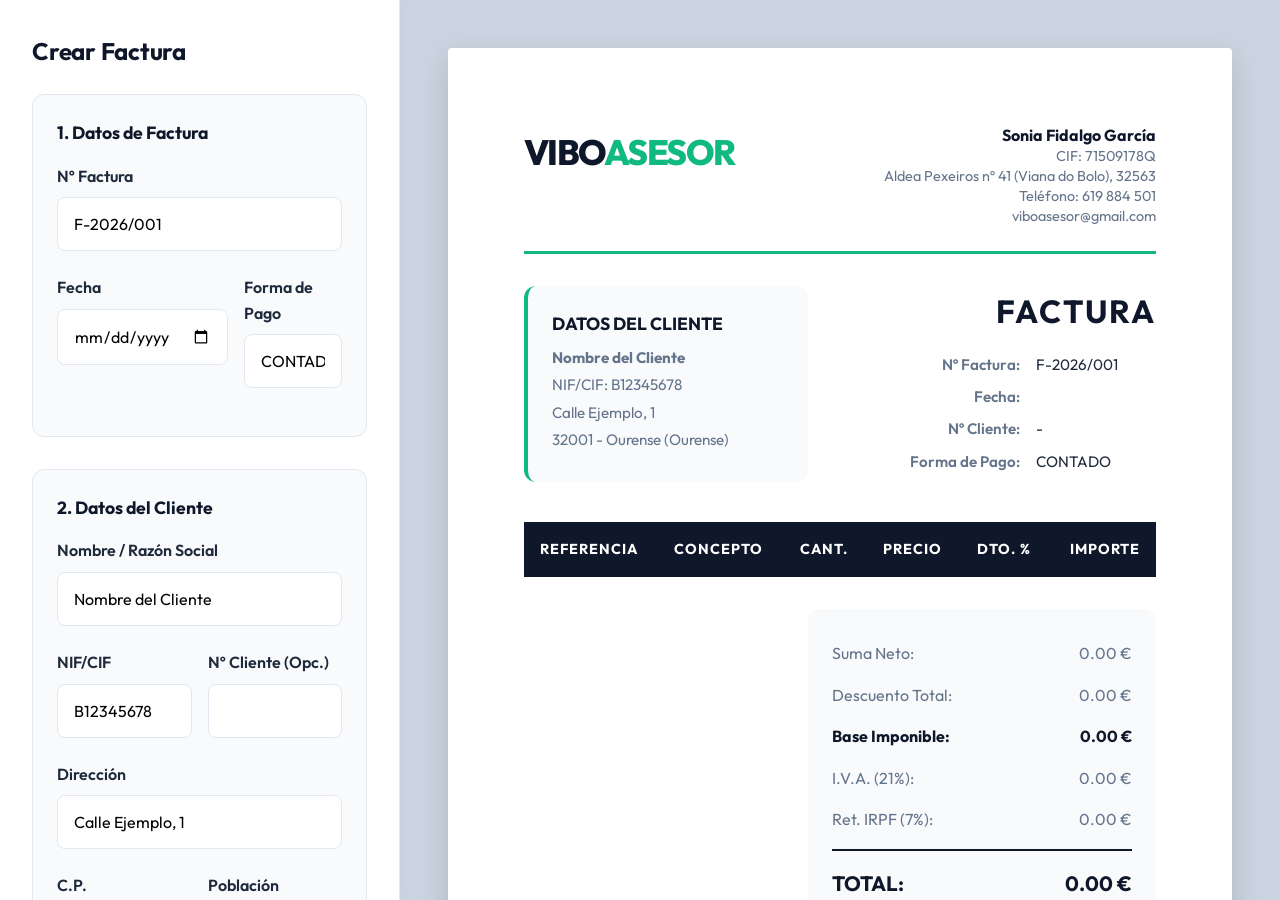
==== factura.html @ 9063f27e "Añadir generador de facturas interactivo" ====
<!DOCTYPE html>
<html lang="es">
<head>
    <meta charset="UTF-8">
    <meta name="viewport" content="width=device-width, initial-scale=1.0">
    <title>Generador de Facturas | VIBOASESOR</title>
    <link rel="preconnect" href="https://fonts.googleapis.com">
    <link rel="preconnect" href="https://fonts.gstatic.com" crossorigin>
    <link href="https://fonts.googleapis.com/css2?family=Outfit:wght@300;400;600;700&display=swap" rel="stylesheet">
    <link rel="stylesheet" href="style.css">
    <style>
        /* Specific styles for the invoice app */
        body {
            background-color: var(--bg-light);
            display: flex;
            min-height: 100vh;
        }
        
        .app-container {
            display: flex;
            width: 100%;
            height: 100vh;
            overflow: hidden;
        }

        .controls-panel {
            width: 400px;
            background: var(--white);
            padding: 2rem;
            overflow-y: auto;
            border-right: 1px solid #E2E8F0;
            box-shadow: 5px 0 15px rgba(0,0,0,0.02);
            z-index: 10;
        }

        .controls-panel h2 {
            font-size: 1.5rem;
            margin-bottom: 1.5rem;
            color: var(--primary);
        }

        .form-section {
            margin-bottom: 2rem;
            background: #F8FAFC;
            padding: 1.5rem;
            border-radius: 12px;
            border: 1px solid #E2E8F0;
        }
        
        .form-section h3 {
            font-size: 1.1rem;
            margin-bottom: 1rem;
            color: var(--primary);
        }

        .preview-panel {
            flex: 1;
            background-color: #cbd5e1;
            padding: 3rem;
            overflow-y: auto;
            display: flex;
            justify-content: center;
            align-items: flex-start;
        }

        /* Invoice Paper Style */
        .invoice-paper {
            width: 210mm;
            min-height: 297mm;
            background: white;
            padding: 20mm;
            box-shadow: 0 10px 30px rgba(0,0,0,0.15);
            border-radius: 4px;
            position: relative;
        }

        .invoice-header {
            display: flex;
            justify-content: space-between;
            border-bottom: 3px solid var(--accent);
            padding-bottom: 1.5rem;
            margin-bottom: 2rem;
        }

        .invoice-logo {
            font-size: 2.2rem;
            font-weight: 800;
            letter-spacing: -1.5px;
            color: var(--primary);
        }
        
        .invoice-logo span { color: var(--accent); }
        
        .company-details {
            text-align: right;
            font-size: 0.9rem;
            color: var(--text-muted);
            line-height: 1.4;
        }
        
        .company-details strong {
            color: var(--primary);
            font-size: 1rem;
        }

        .invoice-meta {
            display: flex;
            justify-content: space-between;
            margin-bottom: 2.5rem;
        }

        .client-info {
            width: 45%;
            background: var(--bg-light);
            padding: 1.5rem;
            border-radius: 12px;
            border-left: 4px solid var(--accent);
        }

        .client-info h4 {
            color: var(--primary);
            margin-bottom: 0.5rem;
            font-size: 1.1rem;
        }

        .client-info p {
            font-size: 0.95rem;
            color: var(--text-muted);
            margin: 0.2rem 0;
        }

        .invoice-details {
            width: 45%;
            text-align: right;
        }
        
        .invoice-details h2 {
            font-size: 2rem;
            color: var(--primary);
            margin-bottom: 1rem;
            text-transform: uppercase;
            letter-spacing: 2px;
        }

        .info-row {
            display: flex;
            justify-content: flex-end;
            gap: 1rem;
            margin-bottom: 0.5rem;
            font-size: 0.95rem;
        }

        .info-label {
            color: var(--text-muted);
            font-weight: 600;
        }

        .info-value {
            color: var(--text-main);
            min-width: 120px;
            text-align: left;
        }

        .invoice-table {
            width: 100%;
            border-collapse: collapse;
            margin-bottom: 2rem;
        }

        .invoice-table th {
            background: var(--primary);
            color: white;
            padding: 1rem;
            text-align: left;
            font-size: 0.9rem;
            text-transform: uppercase;
            letter-spacing: 1px;
        }

        .invoice-table th:last-child {
            text-align: right;
        }

        .invoice-table td {
            padding: 1rem;
            border-bottom: 1px solid #E2E8F0;
            color: var(--text-main);
            font-size: 0.95rem;
        }

        .invoice-table td:last-child {
            text-align: right;
            font-weight: 600;
        }

        .invoice-summary {
            width: 55%;
            margin-left: auto;
            background: var(--bg-light);
            padding: 1.5rem;
            border-radius: 12px;
        }

        .summary-row {
            display: flex;
            justify-content: space-between;
            padding: 0.5rem 0;
            color: var(--text-muted);
        }

        .summary-row.total {
            border-top: 2px solid var(--primary);
            margin-top: 0.5rem;
            padding-top: 1rem;
            font-size: 1.3rem;
            font-weight: 700;
            color: var(--primary);
        }

        .invoice-footer {
            margin-top: 4rem;
            padding-top: 2rem;
            border-top: 1px solid #E2E8F0;
            font-size: 0.75rem;
            color: var(--text-muted);
            text-align: justify;
            line-height: 1.5;
        }

        .add-row-btn {
            background: none;
            border: 2px dashed var(--accent);
            color: var(--accent);
            padding: 0.75rem 1rem;
            border-radius: 8px;
            cursor: pointer;
            width: 100%;
            font-weight: 600;
            margin-top: 1rem;
            transition: all 0.3s;
        }

        .add-row-btn:hover {
            background: rgba(16, 185, 129, 0.1);
        }

        .print-btn {
            width: 100%;
            margin-top: 2rem;
            font-size: 1rem;
        }

        /* Form Grid */
        .grid-2 {
            display: grid;
            grid-template-columns: 1fr 1fr;
            gap: 1rem;
        }

        .concept-row {
            background: white;
            padding: 1rem;
            border: 1px solid #E2E8F0;
            border-radius: 8px;
            margin-bottom: 1rem;
            position: relative;
        }

        .remove-row {
            position: absolute;
            top: -10px;
            right: -10px;
            background: #ef4444;
            color: white;
            border: none;
            width: 24px;
            height: 24px;
            border-radius: 50%;
            cursor: pointer;
            display: flex;
            align-items: center;
            justify-content: center;
            font-size: 12px;
            box-shadow: 0 2px 5px rgba(0,0,0,0.1);
        }

        @media print {
            body {
                background: white;
            }
            .controls-panel {
                display: none;
            }
            .preview-panel {
                padding: 0;
                background: white;
            }
            .invoice-paper {
                box-shadow: none;
                width: 100%;
                padding: 0;
            }
            .app-container {
                height: auto;
                overflow: visible;
                display: block;
            }
            /* Hide print button if somehow visible */
            .print-btn { display: none; }
        }
    </style>
</head>
<body>

    <div class="app-container">
        <!-- Controls Panel -->
        <div class="controls-panel">
            <h2>Crear Factura</h2>
            
            <div class="form-section">
                <h3>1. Datos de Factura</h3>
                <div class="form-group">
                    <label>Nº Factura</label>
                    <input type="text" id="inv-num" value="F-2026/001" oninput="updateInvoice()">
                </div>
                <div class="grid-2">
                    <div class="form-group">
                        <label>Fecha</label>
                        <input type="date" id="inv-date" oninput="updateInvoice()">
                    </div>
                    <div class="form-group">
                        <label>Forma de Pago</label>
                        <input type="text" id="inv-payment" value="CONTADO" oninput="updateInvoice()">
                    </div>
                </div>
            </div>

            <div class="form-section">
                <h3>2. Datos del Cliente</h3>
                <div class="form-group">
                    <label>Nombre / Razón Social</label>
                    <input type="text" id="cli-name" value="Nombre del Cliente" oninput="updateInvoice()">
                </div>
                <div class="grid-2">
                    <div class="form-group">
                        <label>NIF/CIF</label>
                        <input type="text" id="cli-nif" value="B12345678" oninput="updateInvoice()">
                    </div>
                    <div class="form-group">
                        <label>Nº Cliente (Opc.)</label>
                        <input type="text" id="cli-num" oninput="updateInvoice()">
                    </div>
                </div>
                <div class="form-group">
                    <label>Dirección</label>
                    <input type="text" id="cli-address" value="Calle Ejemplo, 1" oninput="updateInvoice()">
                </div>
                <div class="grid-2">
                    <div class="form-group">
                        <label>C.P.</label>
                        <input type="text" id="cli-cp" value="32001" oninput="updateInvoice()">
                    </div>
                    <div class="form-group">
                        <label>Población</label>
                        <input type="text" id="cli-city" value="Ourense" oninput="updateInvoice()">
                    </div>
                </div>
                <div class="form-group">
                    <label>Provincia</label>
                    <input type="text" id="cli-prov" value="Ourense" oninput="updateInvoice()">
                </div>
            </div>

            <div class="form-section">
                <h3>3. Conceptos</h3>
                <div id="concepts-container">
                    <!-- Concept rows will be added here -->
                </div>
                <button class="add-row-btn" onclick="addConceptRow()">+ Añadir Concepto</button>
            </div>

            <div class="form-section">
                <h3>4. Impuestos</h3>
                <div class="grid-2">
                    <div class="form-group">
                        <label>I.V.A. (%)</label>
                        <input type="number" id="tax-iva" value="21" oninput="updateInvoice()">
                    </div>
                    <div class="form-group">
                        <label>Ret. IRPF (%)</label>
                        <input type="number" id="tax-irpf" value="7" oninput="updateInvoice()">
                    </div>
                </div>
            </div>

            <button class="btn-primary print-btn" onclick="window.print()">Imprimir / Guardar PDF</button>
        </div>

        <!-- Preview Panel -->
        <div class="preview-panel">
            <div class="invoice-paper" id="invoice">
                <div class="invoice-header">
                    <div class="invoice-logo">VIBO<span>ASESOR</span></div>
                    <div class="company-details">
                        <strong>Sonia Fidalgo García</strong><br>
                        CIF: 71509178Q<br>
                        Aldea Pexeiros nº 41 (Viana do Bolo), 32563<br>
                        Teléfono: 619 884 501<br>
                        viboasesor@gmail.com
                    </div>
                </div>

                <div class="invoice-meta">
                    <div class="client-info">
                        <h4>DATOS DEL CLIENTE</h4>
                        <p><strong id="out-cli-name">Nombre del Cliente</strong></p>
                        <p>NIF/CIF: <span id="out-cli-nif">B12345678</span></p>
                        <p id="out-cli-address">Calle Ejemplo, 1</p>
                        <p><span id="out-cli-cp">32001</span> - <span id="out-cli-city">Ourense</span> (<span id="out-cli-prov">Ourense</span>)</p>
                    </div>
                    <div class="invoice-details">
                        <h2>FACTURA</h2>
                        <div class="info-row">
                            <span class="info-label">Nº Factura:</span>
                            <span class="info-value" id="out-inv-num">F-2026/001</span>
                        </div>
                        <div class="info-row">
                            <span class="info-label">Fecha:</span>
                            <span class="info-value" id="out-inv-date"></span>
                        </div>
                        <div class="info-row">
                            <span class="info-label">Nº Cliente:</span>
                            <span class="info-value" id="out-cli-num">-</span>
                        </div>
                        <div class="info-row">
                            <span class="info-label">Forma de Pago:</span>
                            <span class="info-value" id="out-inv-payment">CONTADO</span>
                        </div>
                    </div>
                </div>

                <table class="invoice-table">
                    <thead>
                        <tr>
                            <th>Referencia</th>
                            <th>Concepto</th>
                            <th>Cant.</th>
                            <th>Precio</th>
                            <th>Dto. %</th>
                            <th>Importe</th>
                        </tr>
                    </thead>
                    <tbody id="out-concepts">
                        <!-- Rows -->
                    </tbody>
                </table>

                <div class="invoice-summary">
                    <div class="summary-row">
                        <span>Suma Neto:</span>
                        <span id="out-subtotal">0.00 €</span>
                    </div>
                    <div class="summary-row">
                        <span>Descuento Total:</span>
                        <span id="out-discount">0.00 €</span>
                    </div>
                    <div class="summary-row">
                        <strong style="color:var(--primary)">Base Imponible:</strong>
                        <strong style="color:var(--primary)" id="out-base">0.00 €</strong>
                    </div>
                    <div class="summary-row">
                        <span>I.V.A. (<span id="out-iva-perc">21</span>%):</span>
                        <span id="out-iva-val">0.00 €</span>
                    </div>
                    <div class="summary-row">
                        <span>Ret. IRPF (<span id="out-irpf-perc">7</span>%):</span>
                        <span id="out-irpf-val">0.00 €</span>
                    </div>
                    <div class="summary-row total">
                        <span>TOTAL:</span>
                        <span id="out-total">0.00 €</span>
                    </div>
                </div>

                <div class="invoice-footer">
                    En vista del cumplimiento de la normativa europea 2016/679 sobre Protección de Datos (RGPD) le informamos que el tratamiento de los datos proporcionados por Ud. será responsabilidad de Sonia Fidalgo García con el objetivo de la gestión de facturación, y que además se compromete a no ceder o comunicar la información a terceros. Puede ejercer sus derechos de acceso, rectificación, cancelación o supresión del tratamiento a través del correo electrónico: viboasesor@gmail.com
                </div>
            </div>
        </div>
    </div>

    <script>
        let concepts = [
            { ref: '', name: 'Comisiones de venta', qty: 1, price: 1200, dto: 0 }
        ];

        function init() {
            document.getElementById('inv-date').valueAsDate = new Date();
            renderConceptsForm();
            updateInvoice();
        }

        function renderConceptsForm() {
            const container = document.getElementById('concepts-container');
            container.innerHTML = '';
            
            concepts.forEach((c, i) => {
                const div = document.createElement('div');
                div.className = 'concept-row';
                div.innerHTML = `
                    <button class="remove-row" onclick="removeConcept(${i})" title="Eliminar">✕</button>
                    <div class="form-group" style="margin-bottom:0.5rem">
                        <label>Concepto</label>
                        <input type="text" placeholder="Ej: Comisiones..." value="${c.name}" oninput="updateConcept(${i}, 'name', this.value)">
                    </div>
                    <div class="grid-2">
                        <div class="form-group" style="margin-bottom:0">
                            <label>Ref.</label>
                            <input type="text" placeholder="Referencia" value="${c.ref}" oninput="updateConcept(${i}, 'ref', this.value)">
                        </div>
                        <div class="form-group" style="margin-bottom:0">
                            <label>Cantidad</label>
                            <input type="number" step="0.01" value="${c.qty}" oninput="updateConcept(${i}, 'qty', this.value)">
                        </div>
                    </div>
                    <div class="grid-2" style="margin-top:0.5rem">
                        <div class="form-group" style="margin-bottom:0">
                            <label>Precio (€)</label>
                            <input type="number" step="0.01" value="${c.price}" oninput="updateConcept(${i}, 'price', this.value)">
                        </div>
                        <div class="form-group" style="margin-bottom:0">
                            <label>Dto. (%)</label>
                            <input type="number" step="0.01" value="${c.dto}" oninput="updateConcept(${i}, 'dto', this.value)">
                        </div>
                    </div>
                `;
                container.appendChild(div);
            });
        }

        function addConceptRow() {
            concepts.push({ ref: '', name: '', qty: 1, price: 0, dto: 0 });
            renderConceptsForm();
            updateInvoice();
        }

        function removeConcept(index) {
            concepts.splice(index, 1);
            renderConceptsForm();
            updateInvoice();
        }

        function updateConcept(index, field, value) {
            concepts[index][field] = field === 'name' || field === 'ref' ? value : parseFloat(value) || 0;
            updateInvoice();
        }

        function formatCurrency(val) {
            return new Intl.NumberFormat('es-ES', { style: 'currency', currency: 'EUR' }).format(val);
        }

        function formatDate(dateStr) {
            if (!dateStr) return '';
            const d = new Date(dateStr);
            return d.toLocaleDateString('es-ES');
        }

        function updateInvoice() {
            // Update Text Fields
            document.getElementById('out-inv-num').innerText = document.getElementById('inv-num').value;
            document.getElementById('out-inv-date').innerText = formatDate(document.getElementById('inv-date').value);
            
            const clientNum = document.getElementById('cli-num').value;
            document.getElementById('out-cli-num').innerText = clientNum ? clientNum : '-';
            
            document.getElementById('out-inv-payment').innerText = document.getElementById('inv-payment').value;
            
            document.getElementById('out-cli-name').innerText = document.getElementById('cli-name').value || '-';
            document.getElementById('out-cli-nif').innerText = document.getElementById('cli-nif').value || '-';
            document.getElementById('out-cli-address').innerText = document.getElementById('cli-address').value || '-';
            document.getElementById('out-cli-cp').innerText = document.getElementById('cli-cp').value || '-';
            document.getElementById('out-cli-city').innerText = document.getElementById('cli-city').value || '-';
            document.getElementById('out-cli-prov').innerText = document.getElementById('cli-prov').value || '-';

            // Taxes
            const ivaPerc = parseFloat(document.getElementById('tax-iva').value) || 0;
            const irpfPerc = parseFloat(document.getElementById('tax-irpf').value) || 0;
            document.getElementById('out-iva-perc').innerText = ivaPerc;
            document.getElementById('out-irpf-perc').innerText = irpfPerc;

            // Concepts & Math
            let subtotal = 0;
            let totalDiscount = 0;
            
            const tbody = document.getElementById('out-concepts');
            tbody.innerHTML = '';

            concepts.forEach(c => {
                const rowBase = c.qty * c.price;
                const rowDto = rowBase * (c.dto / 100);
                const rowTotal = rowBase - rowDto;
                
                subtotal += rowBase;
                totalDiscount += rowDto;

                tbody.innerHTML += \`
                    <tr>
                        <td>\${c.ref}</td>
                        <td>\${c.name}</td>
                        <td>\${c.qty}</td>
                        <td>\${formatCurrency(c.price)}</td>
                        <td>\${c.dto}%</td>
                        <td>\${formatCurrency(rowTotal)}</td>
                    </tr>
                \`;
            });

            const baseImponible = subtotal - totalDiscount;
            const ivaVal = baseImponible * (ivaPerc / 100);
            const irpfVal = baseImponible * (irpfPerc / 100);
            const total = baseImponible + ivaVal - irpfVal;

            document.getElementById('out-subtotal').innerText = formatCurrency(subtotal);
            document.getElementById('out-discount').innerText = formatCurrency(totalDiscount);
            document.getElementById('out-base').innerText = formatCurrency(baseImponible);
            document.getElementById('out-iva-val').innerText = formatCurrency(ivaVal);
            document.getElementById('out-irpf-val').innerText = formatCurrency(irpfVal);
            document.getElementById('out-total').innerText = formatCurrency(total);
        }

        // Initialize
        window.onload = init;
    </script>
</body>
</html>
---- style.css ----
:root {
    /* Colors */
    --primary: #0F172A;
    --accent: #10B981;
    --accent-glow: rgba(16, 185, 129, 0.4);
    --accent-hover: #059669;
    --secondary: #38BDF8;
    --bg-light: #F8FAFC;
    --text-main: #1E293B;
    --text-muted: #64748B;
    --white: #FFFFFF;
    --glass: rgba(255, 255, 255, 0.7);
    --glass-border: rgba(255, 255, 255, 0.4);
    
    /* Layout */
    --container-width: 1240px;
    --border-radius: 24px;
    --shadow-soft: 0 10px 40px rgba(0, 0, 0, 0.04);
    --shadow-premium: 0 20px 60px rgba(15, 23, 42, 0.08);
}

* {
    margin: 0;
    padding: 0;
    box-sizing: border-box;
}

html {
    scroll-behavior: smooth;
}

body {
    font-family: 'Outfit', sans-serif;
    color: var(--text-main);
    line-height: 1.6;
    background-color: var(--bg-light);
    overflow-x: hidden;
}

.container {
    max-width: var(--container-width);
    margin: 0 auto;
    padding: 0 1.5rem;
}

/* Typography */
h1 {
    font-size: clamp(2.5rem, 5vw, 4rem);
    font-weight: 700;
    line-height: 1.1;
    color: var(--primary);
    margin-bottom: 1.5rem;
    letter-spacing: -0.02em;
}

h2 {
    font-size: clamp(2rem, 4vw, 2.8rem);
    font-weight: 700;
    color: var(--primary);
    letter-spacing: -0.01em;
}

.highlight {
    background: linear-gradient(120deg, var(--accent) 0%, #34D399 100%);
    -webkit-background-clip: text;
    -webkit-text-fill-color: transparent;
}

/* Glassmorphism utility */
.glass-card {
    background: var(--glass);
    backdrop-filter: blur(12px);
    -webkit-backdrop-filter: blur(12px);
    border: 1px solid var(--glass-border);
    border-radius: var(--border-radius);
}

/* Buttons */
.btn-primary {
    display: inline-flex;
    align-items: center;
    justify-content: center;
    background-color: var(--accent);
    color: var(--white);
    padding: 1.25rem 2.5rem;
    border-radius: 100px;
    font-weight: 600;
    text-decoration: none;
    transition: all 0.4s cubic-bezier(0.175, 0.885, 0.32, 1.275);
    border: none;
    cursor: pointer;
    box-shadow: 0 8px 25px var(--accent-glow);
}

.btn-primary:hover {
    background-color: var(--accent-hover);
    transform: translateY(-4px) scale(1.02);
    box-shadow: 0 12px 30px var(--accent-glow);
}

.btn-secondary {
    display: inline-flex;
    align-items: center;
    justify-content: center;
    background: transparent;
    color: var(--primary);
    padding: 1.25rem 2.5rem;
    border-radius: 100px;
    font-weight: 600;
    text-decoration: none;
    border: 2px solid #E2E8F0;
    transition: all 0.3s ease;
}

.btn-secondary:hover {
    border-color: var(--primary);
    background-color: var(--primary);
    color: var(--white);
}

/* Floating WhatsApp Button */
.whatsapp-float {
    position: fixed;
    bottom: 30px;
    right: 30px;
    width: 60px;
    height: 60px;
    background-color: #25D366;
    color: white;
    border-radius: 50%;
    display: flex;
    align-items: center;
    justify-content: center;
    box-shadow: 0 10px 30px rgba(37, 211, 102, 0.4);
    z-index: 1000;
    transition: all 0.3s ease;
    text-decoration: none;
    opacity: 0;
    transform: translateY(100px);
}

.whatsapp-float.visible {
    opacity: 1;
    transform: translateY(0);
}

.whatsapp-float:hover {
    transform: scale(1.1) rotate(5deg);
}

/* Header & Nav */
header {
    background-color: rgba(255, 255, 255, 0.7);
    backdrop-filter: blur(15px);
    -webkit-backdrop-filter: blur(15px);
    padding: 1.25rem 0;
    position: sticky;
    top: 0;
    z-index: 1000;
    border-bottom: 1px solid rgba(0, 0, 0, 0.03);
}

nav {
    display: flex;
    justify-content: space-between;
    align-items: center;
}

.logo {
    font-size: 1.6rem;
    font-weight: 800;
    letter-spacing: -1.5px;
    color: var(--primary);
}

.logo span { color: var(--accent); }

.nav-links {
    list-style: none;
    display: flex;
    gap: 2.5rem;
    align-items: center;
}

.nav-links a:not(.btn-primary) {
    text-decoration: none;
    color: var(--text-main);
    font-weight: 600;
    font-size: 0.95rem;
    position: relative;
}

.nav-links a:not(.btn-primary)::after {
    content: '';
    position: absolute;
    width: 0;
    height: 2px;
    bottom: -4px;
    left: 0;
    background-color: var(--accent);
    transition: width 0.3s;
}

.nav-links a:hover::after { width: 100%; }

/* Hero Section */
.hero {
    display: grid;
    grid-template-columns: 1.1fr 0.9fr;
    align-items: center;
    gap: 5rem;
    padding: 8rem 0;
}

.hero-content p {
    font-size: 1.25rem;
    color: var(--text-muted);
    margin-bottom: 3rem;
    max-width: 600px;
}

.hero-image { position: relative; }

.hero-image img {
    width: 100%;
    border-radius: var(--border-radius);
    box-shadow: var(--shadow-premium);
}

.experience-badge {
    position: absolute;
    bottom: 30px;
    left: -40px;
    background: var(--white);
    padding: 1.75rem;
    border-radius: 20px;
    box-shadow: 0 15px 50px rgba(0,0,0,0.1);
    display: flex;
    align-items: center;
    gap: 1.25rem;
    border-left: 6px solid var(--accent);
    animation: floating 3s ease-in-out infinite;
}

@keyframes floating {
    0%, 100% { transform: translateY(0); }
    50% { transform: translateY(-10px); }
}

/* Trust Bar / Logos */
.trust-bar {
    padding: 4rem 0;
    background: #fff;
    text-align: center;
    border-top: 1px solid #f1f5f9;
}

.trust-bar p {
    font-size: 0.9rem;
    text-transform: uppercase;
    letter-spacing: 2px;
    color: var(--text-muted);
    margin-bottom: 2rem;
    font-weight: 700;
}

.logos-grid {
    display: flex;
    justify-content: center;
    align-items: center;
    gap: 4rem;
    flex-wrap: wrap;
    opacity: 0.6;
    filter: grayscale(1);
    transition: all 0.3s;
}

.logos-grid:hover { opacity: 1; filter: grayscale(0); }

/* Services */
.services { padding: 10rem 0; }

.section-header {
    text-align: center;
    max-width: 700px;
    margin: 0 auto 5rem;
}

.service-grid {
    display: grid;
    grid-template-columns: repeat(auto-fit, minmax(280px, 1fr));
    gap: 2.5rem;
}

.service-card {
    padding: 3.5rem 2.5rem;
    transition: all 0.4s cubic-bezier(0.4, 0, 0.2, 1);
}

.service-card:hover {
    transform: translateY(-12px);
    box-shadow: var(--shadow-premium);
    background: var(--white);
}

.service-icon {
    width: 100px;
    height: 100px;
    margin-bottom: 2rem;
    border-radius: 20px;
    overflow: hidden;
}

/* FAQ Section */
.faq-section { background: #fff; padding: 10rem 0; }

.faq-grid { max-width: 800px; margin: 4rem auto 0; }

.faq-item {
    border-bottom: 1px solid #f1f5f9;
    padding: 1.5rem 0;
}

.faq-question {
    font-size: 1.2rem;
    font-weight: 600;
    cursor: pointer;
    display: flex;
    justify-content: space-between;
    align-items: center;
}

.faq-answer {
    max-height: 0;
    overflow: hidden;
    transition: max-height 0.3s ease-out;
    color: var(--text-muted);
}

.faq-item.active .faq-answer {
    max-height: 200px;
    margin-top: 1rem;
}

/* Contact Hook */
.consultation-badge {
    display: inline-block;
    background: rgba(16, 185, 129, 0.1);
    color: var(--accent);
    padding: 0.5rem 1rem;
    border-radius: 8px;
    font-weight: 700;
    font-size: 0.85rem;
    margin-bottom: 1.5rem;
}

/* Contact Section */
.contact-section {
    padding: 8rem 2rem;
}

.contact-card {
    background: var(--white);
    border-radius: var(--border-radius);
    display: grid;
    grid-template-columns: 1fr 1fr;
    overflow: hidden;
    box-shadow: var(--shadow-premium);
}

.contact-info {
    background-color: #F1F5F9;
    padding: 4rem;
    display: flex;
    flex-direction: column;
    justify-content: center;
}

.contact-details {
    margin-top: 2rem;
}

.detail-item {
    display: flex;
    align-items: center;
    gap: 1rem;
    margin-bottom: 1.5rem;
}

.dot {
    width: 12px;
    height: 12px;
    background-color: var(--accent);
    border-radius: 50%;
}

.contact-form {
    padding: 4rem;
}

.form-group {
    margin-bottom: 1.5rem;
}

.form-group label {
    display: block;
    margin-bottom: 0.5rem;
    font-weight: 600;
}

.form-group input, 
.form-group select, 
.form-group textarea {
    width: 100%;
    padding: 1rem;
    border: 1px solid #E2E8F0;
    border-radius: 8px;
    font-family: inherit;
    font-size: 1rem;
    transition: border-color 0.3s;
}

.form-group input:focus, 
.form-group select:focus, 
.form-group textarea:focus {
    outline: none;
    border-color: var(--accent);
}

.form-status {
    margin-top: 1rem;
    font-weight: 600;
}

/* Footer & Repsonsive */
footer {
    background-color: var(--white);
    padding: 5rem 0;
    border-top: 1px solid #E2E8F0;
    text-align: center;
}

.footer-logo {
    font-size: 2rem;
    font-weight: 800;
    margin-bottom: 1rem;
}

.footer-bottom {
    margin-top: 2rem;
    padding-top: 2rem;
    border-top: 1px solid #F1F5F9;
    color: var(--text-muted);
    font-size: 0.9rem;
}

@media (max-width: 1024px) {
    .hero { grid-template-columns: 1fr; text-align: center; gap: 3rem; }
    .hero-content p { margin: 0 auto 3rem; }
    .hero-btns { justify-content: center; }
    .hero-image { max-width: 600px; margin: 0 auto; }
    .experience-badge { left: 50%; transform: translateX(-50%); bottom: -20px; animation: none; }
    .contact-card { padding: 4rem 2rem; }
}

@media (max-width: 768px) {
    .nav-links { display: none; }
    .form-grid { grid-template-columns: 1fr; }
    .form-group textarea { grid-column: span 1; }
    .contact-footer { flex-direction: column; gap: 1rem; align-items: center; }
    .whatsapp-float { bottom: 20px; right: 20px; width: 50px; height: 50px; }
}
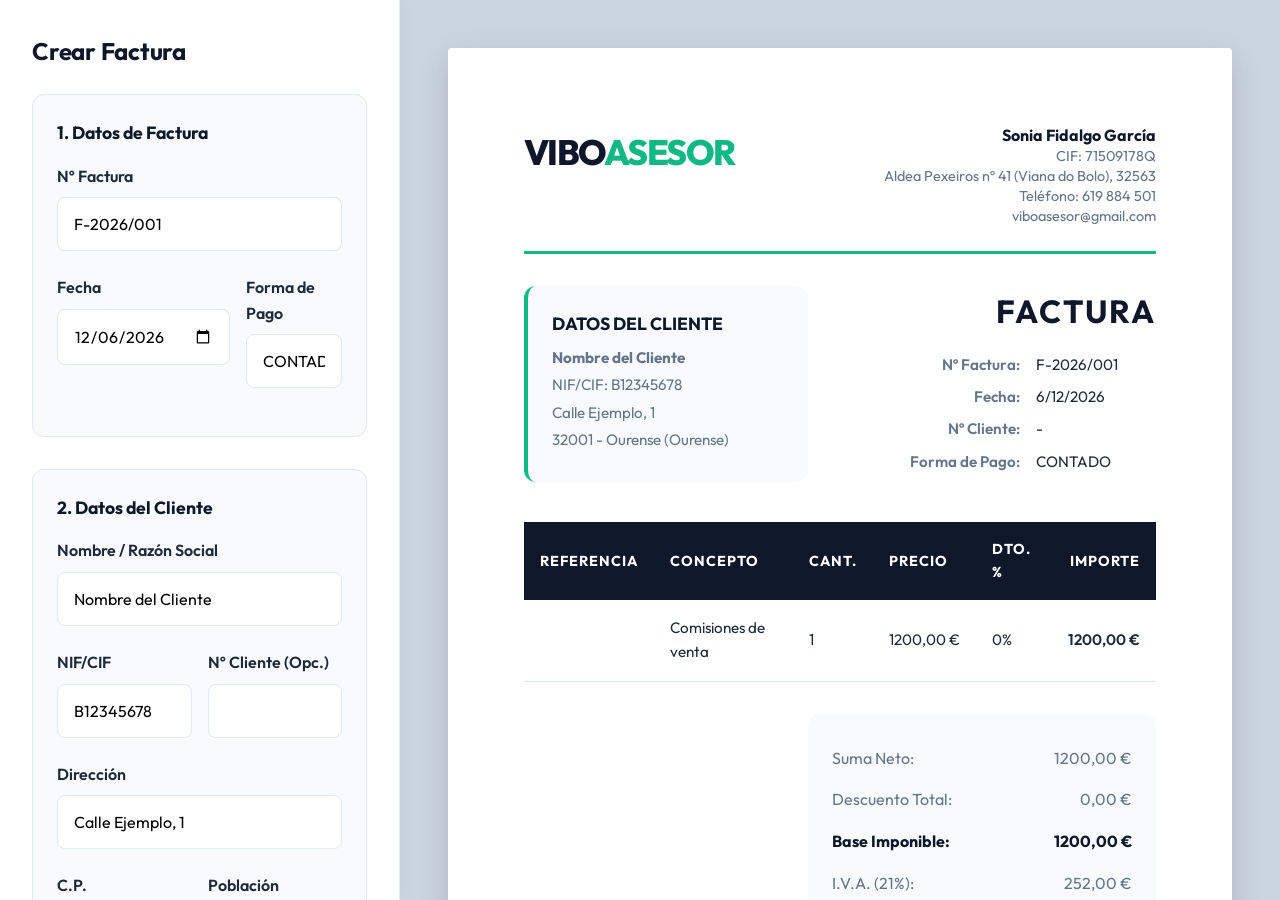
==== commit 09a6074b: "Fix JavaScript syntax in factura.html" ====
--- a/factura.html
+++ b/factura.html
@@ -603,16 +603,16 @@
                 subtotal += rowBase;
                 totalDiscount += rowDto;
 
-                tbody.innerHTML += \`
+                tbody.innerHTML += `
                     <tr>
-                        <td>\${c.ref}</td>
-                        <td>\${c.name}</td>
-                        <td>\${c.qty}</td>
-                        <td>\${formatCurrency(c.price)}</td>
-                        <td>\${c.dto}%</td>
-                        <td>\${formatCurrency(rowTotal)}</td>
+                        <td>${c.ref}</td>
+                        <td>${c.name}</td>
+                        <td>${c.qty}</td>
+                        <td>${formatCurrency(c.price)}</td>
+                        <td>${c.dto}%</td>
+                        <td>${formatCurrency(rowTotal)}</td>
                     </tr>
-                \`;
+                `;
             });
 
             const baseImponible = subtotal - totalDiscount;
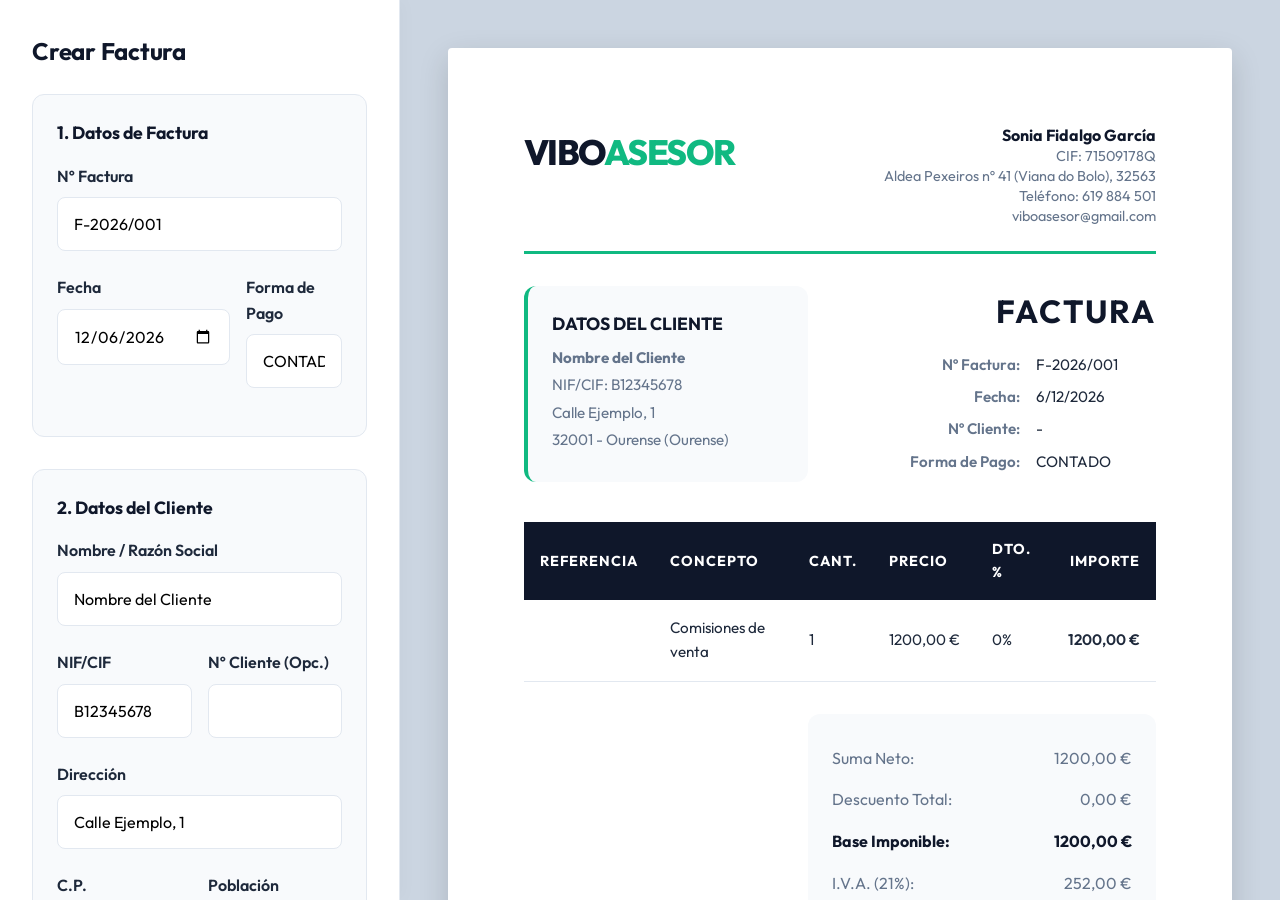
==== commit 2f2ea926: "Make invoice generator fully responsive" ====
--- a/factura.html
+++ b/factura.html
@@ -284,6 +284,60 @@
             box-shadow: 0 2px 5px rgba(0,0,0,0.1);
         }
 
+        @media screen and (max-width: 1024px) {
+            .app-container {
+                flex-direction: column;
+                height: auto;
+                overflow: visible;
+            }
+            .controls-panel {
+                width: 100%;
+                border-right: none;
+                border-bottom: 2px solid #E2E8F0;
+                padding: 1.5rem;
+            }
+            .preview-panel {
+                padding: 1rem;
+            }
+            .invoice-paper {
+                width: 100%;
+                min-height: auto;
+                padding: 1.5rem;
+            }
+            .invoice-header {
+                flex-direction: column;
+                align-items: center;
+                text-align: center;
+                gap: 1.5rem;
+            }
+            .company-details {
+                text-align: center;
+            }
+            .invoice-meta {
+                flex-direction: column;
+                gap: 2rem;
+            }
+            .client-info, .invoice-details {
+                width: 100%;
+                text-align: left;
+            }
+            .info-row {
+                justify-content: space-between;
+            }
+            .invoice-summary {
+                width: 100%;
+                margin-top: 2rem;
+            }
+            /* Make table scrollable on small screens */
+            .invoice-table-wrapper {
+                width: 100%;
+                overflow-x: auto;
+            }
+            .invoice-table {
+                min-width: 600px; /* Forces scroll if screen is too small */
+            }
+        }
+
         @media print {
             body {
                 background: white;
@@ -439,21 +493,23 @@
                     </div>
                 </div>
 
-                <table class="invoice-table">
-                    <thead>
-                        <tr>
-                            <th>Referencia</th>
-                            <th>Concepto</th>
-                            <th>Cant.</th>
-                            <th>Precio</th>
-                            <th>Dto. %</th>
-                            <th>Importe</th>
-                        </tr>
-                    </thead>
-                    <tbody id="out-concepts">
-                        <!-- Rows -->
-                    </tbody>
-                </table>
+                <div class="invoice-table-wrapper">
+                    <table class="invoice-table">
+                        <thead>
+                            <tr>
+                                <th>Referencia</th>
+                                <th>Concepto</th>
+                                <th>Cant.</th>
+                                <th>Precio</th>
+                                <th>Dto. %</th>
+                                <th>Importe</th>
+                            </tr>
+                        </thead>
+                        <tbody id="out-concepts">
+                            <!-- Rows -->
+                        </tbody>
+                    </table>
+                </div>
 
                 <div class="invoice-summary">
                     <div class="summary-row">
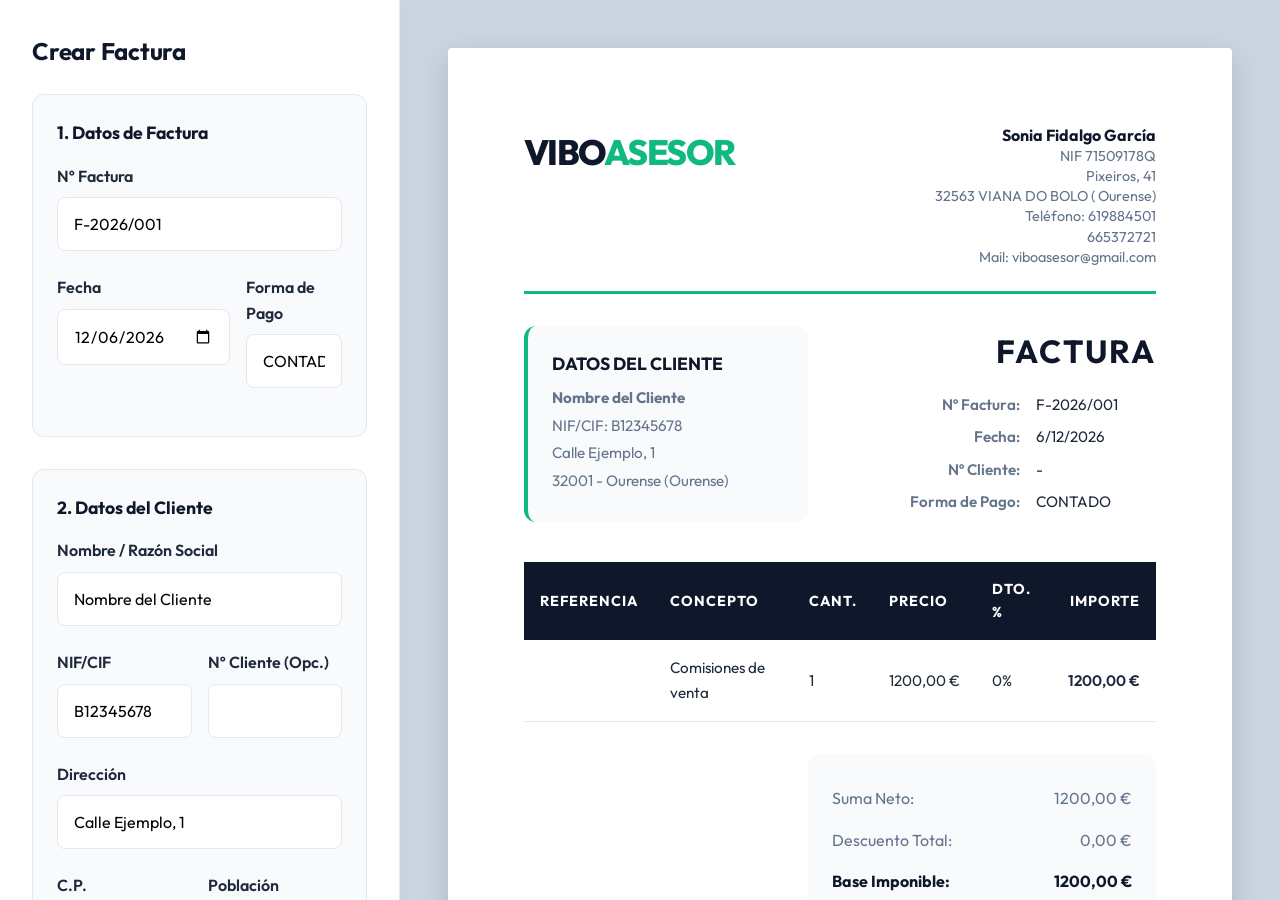
==== commit 736fe0f2: "Añadir redirección en la raíz para no romper el enlace antiguo del generador" ====
--- a/factura.html
+++ b/factura.html
@@ -1,691 +1,13 @@
 <!DOCTYPE html>
-<html lang="es">
+<html>
 <head>
-    <meta charset="UTF-8">
-    <meta name="viewport" content="width=device-width, initial-scale=1.0">
-    <title>Generador de Facturas | VIBOASESOR</title>
-    <link rel="preconnect" href="https://fonts.googleapis.com">
-    <link rel="preconnect" href="https://fonts.gstatic.com" crossorigin>
-    <link href="https://fonts.googleapis.com/css2?family=Outfit:wght@300;400;600;700&display=swap" rel="stylesheet">
-    <link rel="stylesheet" href="style.css">
-    <style>
-        /* Specific styles for the invoice app */
-        body {
-            background-color: var(--bg-light);
-            display: flex;
-            min-height: 100vh;
-        }
-        
-        .app-container {
-            display: flex;
-            width: 100%;
-            height: 100vh;
-            overflow: hidden;
-        }
-
-        .controls-panel {
-            width: 400px;
-            background: var(--white);
-            padding: 2rem;
-            overflow-y: auto;
-            border-right: 1px solid #E2E8F0;
-            box-shadow: 5px 0 15px rgba(0,0,0,0.02);
-            z-index: 10;
-        }
-
-        .controls-panel h2 {
-            font-size: 1.5rem;
-            margin-bottom: 1.5rem;
-            color: var(--primary);
-        }
-
-        .form-section {
-            margin-bottom: 2rem;
-            background: #F8FAFC;
-            padding: 1.5rem;
-            border-radius: 12px;
-            border: 1px solid #E2E8F0;
-        }
-        
-        .form-section h3 {
-            font-size: 1.1rem;
-            margin-bottom: 1rem;
-            color: var(--primary);
-        }
-
-        .preview-panel {
-            flex: 1;
-            background-color: #cbd5e1;
-            padding: 3rem;
-            overflow-y: auto;
-            display: flex;
-            justify-content: center;
-            align-items: flex-start;
-        }
-
-        /* Invoice Paper Style */
-        .invoice-paper {
-            width: 210mm;
-            min-height: 297mm;
-            background: white;
-            padding: 20mm;
-            box-shadow: 0 10px 30px rgba(0,0,0,0.15);
-            border-radius: 4px;
-            position: relative;
-        }
-
-        .invoice-header {
-            display: flex;
-            justify-content: space-between;
-            border-bottom: 3px solid var(--accent);
-            padding-bottom: 1.5rem;
-            margin-bottom: 2rem;
-        }
-
-        .invoice-logo {
-            font-size: 2.2rem;
-            font-weight: 800;
-            letter-spacing: -1.5px;
-            color: var(--primary);
-        }
-        
-        .invoice-logo span { color: var(--accent); }
-        
-        .company-details {
-            text-align: right;
-            font-size: 0.9rem;
-            color: var(--text-muted);
-            line-height: 1.4;
-        }
-        
-        .company-details strong {
-            color: var(--primary);
-            font-size: 1rem;
-        }
-
-        .invoice-meta {
-            display: flex;
-            justify-content: space-between;
-            margin-bottom: 2.5rem;
-        }
-
-        .client-info {
-            width: 45%;
-            background: var(--bg-light);
-            padding: 1.5rem;
-            border-radius: 12px;
-            border-left: 4px solid var(--accent);
-        }
-
-        .client-info h4 {
-            color: var(--primary);
-            margin-bottom: 0.5rem;
-            font-size: 1.1rem;
-        }
-
-        .client-info p {
-            font-size: 0.95rem;
-            color: var(--text-muted);
-            margin: 0.2rem 0;
-        }
-
-        .invoice-details {
-            width: 45%;
-            text-align: right;
-        }
-        
-        .invoice-details h2 {
-            font-size: 2rem;
-            color: var(--primary);
-            margin-bottom: 1rem;
-            text-transform: uppercase;
-            letter-spacing: 2px;
-        }
-
-        .info-row {
-            display: flex;
-            justify-content: flex-end;
-            gap: 1rem;
-            margin-bottom: 0.5rem;
-            font-size: 0.95rem;
-        }
-
-        .info-label {
-            color: var(--text-muted);
-            font-weight: 600;
-        }
-
-        .info-value {
-            color: var(--text-main);
-            min-width: 120px;
-            text-align: left;
-        }
-
-        .invoice-table {
-            width: 100%;
-            border-collapse: collapse;
-            margin-bottom: 2rem;
-        }
-
-        .invoice-table th {
-            background: var(--primary);
-            color: white;
-            padding: 1rem;
-            text-align: left;
-            font-size: 0.9rem;
-            text-transform: uppercase;
-            letter-spacing: 1px;
-        }
-
-        .invoice-table th:last-child {
-            text-align: right;
-        }
-
-        .invoice-table td {
-            padding: 1rem;
-            border-bottom: 1px solid #E2E8F0;
-            color: var(--text-main);
-            font-size: 0.95rem;
-        }
-
-        .invoice-table td:last-child {
-            text-align: right;
-            font-weight: 600;
-        }
-
-        .invoice-summary {
-            width: 55%;
-            margin-left: auto;
-            background: var(--bg-light);
-            padding: 1.5rem;
-            border-radius: 12px;
-        }
-
-        .summary-row {
-            display: flex;
-            justify-content: space-between;
-            padding: 0.5rem 0;
-            color: var(--text-muted);
-        }
-
-        .summary-row.total {
-            border-top: 2px solid var(--primary);
-            margin-top: 0.5rem;
-            padding-top: 1rem;
-            font-size: 1.3rem;
-            font-weight: 700;
-            color: var(--primary);
-        }
-
-        .invoice-footer {
-            margin-top: 4rem;
-            padding-top: 2rem;
-            border-top: 1px solid #E2E8F0;
-            font-size: 0.75rem;
-            color: var(--text-muted);
-            text-align: justify;
-            line-height: 1.5;
-        }
-
-        .add-row-btn {
-            background: none;
-            border: 2px dashed var(--accent);
-            color: var(--accent);
-            padding: 0.75rem 1rem;
-            border-radius: 8px;
-            cursor: pointer;
-            width: 100%;
-            font-weight: 600;
-            margin-top: 1rem;
-            transition: all 0.3s;
-        }
-
-        .add-row-btn:hover {
-            background: rgba(16, 185, 129, 0.1);
-        }
-
-        .print-btn {
-            width: 100%;
-            margin-top: 2rem;
-            font-size: 1rem;
-        }
-
-        /* Form Grid */
-        .grid-2 {
-            display: grid;
-            grid-template-columns: 1fr 1fr;
-            gap: 1rem;
-        }
-
-        .concept-row {
-            background: white;
-            padding: 1rem;
-            border: 1px solid #E2E8F0;
-            border-radius: 8px;
-            margin-bottom: 1rem;
-            position: relative;
-        }
-
-        .remove-row {
-            position: absolute;
-            top: -10px;
-            right: -10px;
-            background: #ef4444;
-            color: white;
-            border: none;
-            width: 24px;
-            height: 24px;
-            border-radius: 50%;
-            cursor: pointer;
-            display: flex;
-            align-items: center;
-            justify-content: center;
-            font-size: 12px;
-            box-shadow: 0 2px 5px rgba(0,0,0,0.1);
-        }
-
-        @media screen and (max-width: 1024px) {
-            .app-container {
-                flex-direction: column;
-                height: auto;
-                overflow: visible;
-            }
-            .controls-panel {
-                width: 100%;
-                border-right: none;
-                border-bottom: 2px solid #E2E8F0;
-                padding: 1.5rem;
-            }
-            .preview-panel {
-                padding: 1rem;
-            }
-            .invoice-paper {
-                width: 100%;
-                min-height: auto;
-                padding: 1.5rem;
-            }
-            .invoice-header {
-                flex-direction: column;
-                align-items: center;
-                text-align: center;
-                gap: 1.5rem;
-            }
-            .company-details {
-                text-align: center;
-            }
-            .invoice-meta {
-                flex-direction: column;
-                gap: 2rem;
-            }
-            .client-info, .invoice-details {
-                width: 100%;
-                text-align: left;
-            }
-            .info-row {
-                justify-content: space-between;
-            }
-            .invoice-summary {
-                width: 100%;
-                margin-top: 2rem;
-            }
-            /* Make table scrollable on small screens */
-            .invoice-table-wrapper {
-                width: 100%;
-                overflow-x: auto;
-            }
-            .invoice-table {
-                min-width: 600px; /* Forces scroll if screen is too small */
-            }
-        }
-
-        @media print {
-            body {
-                background: white;
-            }
-            .controls-panel {
-                display: none;
-            }
-            .preview-panel {
-                padding: 0;
-                background: white;
-            }
-            .invoice-paper {
-                box-shadow: none;
-                width: 100%;
-                padding: 0;
-            }
-            .app-container {
-                height: auto;
-                overflow: visible;
-                display: block;
-            }
-            /* Hide print button if somehow visible */
-            .print-btn { display: none; }
-        }
-    </style>
+    <meta http-equiv="refresh" content="0; url=GENERADOR%20DE%20FACTURAS/factura.html">
+    <script type="text/javascript">
+        window.location.href = "GENERADOR%20DE%20FACTURAS/factura.html"
+    </script>
+    <title>Redireccionando...</title>
 </head>
 <body>
-
-    <div class="app-container">
-        <!-- Controls Panel -->
-        <div class="controls-panel">
-            <h2>Crear Factura</h2>
-            
-            <div class="form-section">
-                <h3>1. Datos de Factura</h3>
-                <div class="form-group">
-                    <label>Nº Factura</label>
-                    <input type="text" id="inv-num" value="F-2026/001" oninput="updateInvoice()">
-                </div>
-                <div class="grid-2">
-                    <div class="form-group">
-                        <label>Fecha</label>
-                        <input type="date" id="inv-date" oninput="updateInvoice()">
-                    </div>
-                    <div class="form-group">
-                        <label>Forma de Pago</label>
-                        <input type="text" id="inv-payment" value="CONTADO" oninput="updateInvoice()">
-                    </div>
-                </div>
-            </div>
-
-            <div class="form-section">
-                <h3>2. Datos del Cliente</h3>
-                <div class="form-group">
-                    <label>Nombre / Razón Social</label>
-                    <input type="text" id="cli-name" value="Nombre del Cliente" oninput="updateInvoice()">
-                </div>
-                <div class="grid-2">
-                    <div class="form-group">
-                        <label>NIF/CIF</label>
-                        <input type="text" id="cli-nif" value="B12345678" oninput="updateInvoice()">
-                    </div>
-                    <div class="form-group">
-                        <label>Nº Cliente (Opc.)</label>
-                        <input type="text" id="cli-num" oninput="updateInvoice()">
-                    </div>
-                </div>
-                <div class="form-group">
-                    <label>Dirección</label>
-                    <input type="text" id="cli-address" value="Calle Ejemplo, 1" oninput="updateInvoice()">
-                </div>
-                <div class="grid-2">
-                    <div class="form-group">
-                        <label>C.P.</label>
-                        <input type="text" id="cli-cp" value="32001" oninput="updateInvoice()">
-                    </div>
-                    <div class="form-group">
-                        <label>Población</label>
-                        <input type="text" id="cli-city" value="Ourense" oninput="updateInvoice()">
-                    </div>
-                </div>
-                <div class="form-group">
-                    <label>Provincia</label>
-                    <input type="text" id="cli-prov" value="Ourense" oninput="updateInvoice()">
-                </div>
-            </div>
-
-            <div class="form-section">
-                <h3>3. Conceptos</h3>
-                <div id="concepts-container">
-                    <!-- Concept rows will be added here -->
-                </div>
-                <button class="add-row-btn" onclick="addConceptRow()">+ Añadir Concepto</button>
-            </div>
-
-            <div class="form-section">
-                <h3>4. Impuestos</h3>
-                <div class="grid-2">
-                    <div class="form-group">
-                        <label>I.V.A. (%)</label>
-                        <input type="number" id="tax-iva" value="21" oninput="updateInvoice()">
-                    </div>
-                    <div class="form-group">
-                        <label>Ret. IRPF (%)</label>
-                        <input type="number" id="tax-irpf" value="7" oninput="updateInvoice()">
-                    </div>
-                </div>
-            </div>
-
-            <button class="btn-primary print-btn" onclick="window.print()">Imprimir / Guardar PDF</button>
-        </div>
-
-        <!-- Preview Panel -->
-        <div class="preview-panel">
-            <div class="invoice-paper" id="invoice">
-                <div class="invoice-header">
-                    <div class="invoice-logo">VIBO<span>ASESOR</span></div>
-                    <div class="company-details">
-                        <strong>Sonia Fidalgo García</strong><br>
-                        CIF: 71509178Q<br>
-                        Aldea Pexeiros nº 41 (Viana do Bolo), 32563<br>
-                        Teléfono: 619 884 501<br>
-                        viboasesor@gmail.com
-                    </div>
-                </div>
-
-                <div class="invoice-meta">
-                    <div class="client-info">
-                        <h4>DATOS DEL CLIENTE</h4>
-                        <p><strong id="out-cli-name">Nombre del Cliente</strong></p>
-                        <p>NIF/CIF: <span id="out-cli-nif">B12345678</span></p>
-                        <p id="out-cli-address">Calle Ejemplo, 1</p>
-                        <p><span id="out-cli-cp">32001</span> - <span id="out-cli-city">Ourense</span> (<span id="out-cli-prov">Ourense</span>)</p>
-                    </div>
-                    <div class="invoice-details">
-                        <h2>FACTURA</h2>
-                        <div class="info-row">
-                            <span class="info-label">Nº Factura:</span>
-                            <span class="info-value" id="out-inv-num">F-2026/001</span>
-                        </div>
-                        <div class="info-row">
-                            <span class="info-label">Fecha:</span>
-                            <span class="info-value" id="out-inv-date"></span>
-                        </div>
-                        <div class="info-row">
-                            <span class="info-label">Nº Cliente:</span>
-                            <span class="info-value" id="out-cli-num">-</span>
-                        </div>
-                        <div class="info-row">
-                            <span class="info-label">Forma de Pago:</span>
-                            <span class="info-value" id="out-inv-payment">CONTADO</span>
-                        </div>
-                    </div>
-                </div>
-
-                <div class="invoice-table-wrapper">
-                    <table class="invoice-table">
-                        <thead>
-                            <tr>
-                                <th>Referencia</th>
-                                <th>Concepto</th>
-                                <th>Cant.</th>
-                                <th>Precio</th>
-                                <th>Dto. %</th>
-                                <th>Importe</th>
-                            </tr>
-                        </thead>
-                        <tbody id="out-concepts">
-                            <!-- Rows -->
-                        </tbody>
-                    </table>
-                </div>
-
-                <div class="invoice-summary">
-                    <div class="summary-row">
-                        <span>Suma Neto:</span>
-                        <span id="out-subtotal">0.00 €</span>
-                    </div>
-                    <div class="summary-row">
-                        <span>Descuento Total:</span>
-                        <span id="out-discount">0.00 €</span>
-                    </div>
-                    <div class="summary-row">
-                        <strong style="color:var(--primary)">Base Imponible:</strong>
-                        <strong style="color:var(--primary)" id="out-base">0.00 €</strong>
-                    </div>
-                    <div class="summary-row">
-                        <span>I.V.A. (<span id="out-iva-perc">21</span>%):</span>
-                        <span id="out-iva-val">0.00 €</span>
-                    </div>
-                    <div class="summary-row">
-                        <span>Ret. IRPF (<span id="out-irpf-perc">7</span>%):</span>
-                        <span id="out-irpf-val">0.00 €</span>
-                    </div>
-                    <div class="summary-row total">
-                        <span>TOTAL:</span>
-                        <span id="out-total">0.00 €</span>
-                    </div>
-                </div>
-
-                <div class="invoice-footer">
-                    En vista del cumplimiento de la normativa europea 2016/679 sobre Protección de Datos (RGPD) le informamos que el tratamiento de los datos proporcionados por Ud. será responsabilidad de Sonia Fidalgo García con el objetivo de la gestión de facturación, y que además se compromete a no ceder o comunicar la información a terceros. Puede ejercer sus derechos de acceso, rectificación, cancelación o supresión del tratamiento a través del correo electrónico: viboasesor@gmail.com
-                </div>
-            </div>
-        </div>
-    </div>
-
-    <script>
-        let concepts = [
-            { ref: '', name: 'Comisiones de venta', qty: 1, price: 1200, dto: 0 }
-        ];
-
-        function init() {
-            document.getElementById('inv-date').valueAsDate = new Date();
-            renderConceptsForm();
-            updateInvoice();
-        }
-
-        function renderConceptsForm() {
-            const container = document.getElementById('concepts-container');
-            container.innerHTML = '';
-            
-            concepts.forEach((c, i) => {
-                const div = document.createElement('div');
-                div.className = 'concept-row';
-                div.innerHTML = `
-                    <button class="remove-row" onclick="removeConcept(${i})" title="Eliminar">✕</button>
-                    <div class="form-group" style="margin-bottom:0.5rem">
-                        <label>Concepto</label>
-                        <input type="text" placeholder="Ej: Comisiones..." value="${c.name}" oninput="updateConcept(${i}, 'name', this.value)">
-                    </div>
-                    <div class="grid-2">
-                        <div class="form-group" style="margin-bottom:0">
-                            <label>Ref.</label>
-                            <input type="text" placeholder="Referencia" value="${c.ref}" oninput="updateConcept(${i}, 'ref', this.value)">
-                        </div>
-                        <div class="form-group" style="margin-bottom:0">
-                            <label>Cantidad</label>
-                            <input type="number" step="0.01" value="${c.qty}" oninput="updateConcept(${i}, 'qty', this.value)">
-                        </div>
-                    </div>
-                    <div class="grid-2" style="margin-top:0.5rem">
-                        <div class="form-group" style="margin-bottom:0">
-                            <label>Precio (€)</label>
-                            <input type="number" step="0.01" value="${c.price}" oninput="updateConcept(${i}, 'price', this.value)">
-                        </div>
-                        <div class="form-group" style="margin-bottom:0">
-                            <label>Dto. (%)</label>
-                            <input type="number" step="0.01" value="${c.dto}" oninput="updateConcept(${i}, 'dto', this.value)">
-                        </div>
-                    </div>
-                `;
-                container.appendChild(div);
-            });
-        }
-
-        function addConceptRow() {
-            concepts.push({ ref: '', name: '', qty: 1, price: 0, dto: 0 });
-            renderConceptsForm();
-            updateInvoice();
-        }
-
-        function removeConcept(index) {
-            concepts.splice(index, 1);
-            renderConceptsForm();
-            updateInvoice();
-        }
-
-        function updateConcept(index, field, value) {
-            concepts[index][field] = field === 'name' || field === 'ref' ? value : parseFloat(value) || 0;
-            updateInvoice();
-        }
-
-        function formatCurrency(val) {
-            return new Intl.NumberFormat('es-ES', { style: 'currency', currency: 'EUR' }).format(val);
-        }
-
-        function formatDate(dateStr) {
-            if (!dateStr) return '';
-            const d = new Date(dateStr);
-            return d.toLocaleDateString('es-ES');
-        }
-
-        function updateInvoice() {
-            // Update Text Fields
-            document.getElementById('out-inv-num').innerText = document.getElementById('inv-num').value;
-            document.getElementById('out-inv-date').innerText = formatDate(document.getElementById('inv-date').value);
-            
-            const clientNum = document.getElementById('cli-num').value;
-            document.getElementById('out-cli-num').innerText = clientNum ? clientNum : '-';
-            
-            document.getElementById('out-inv-payment').innerText = document.getElementById('inv-payment').value;
-            
-            document.getElementById('out-cli-name').innerText = document.getElementById('cli-name').value || '-';
-            document.getElementById('out-cli-nif').innerText = document.getElementById('cli-nif').value || '-';
-            document.getElementById('out-cli-address').innerText = document.getElementById('cli-address').value || '-';
-            document.getElementById('out-cli-cp').innerText = document.getElementById('cli-cp').value || '-';
-            document.getElementById('out-cli-city').innerText = document.getElementById('cli-city').value || '-';
-            document.getElementById('out-cli-prov').innerText = document.getElementById('cli-prov').value || '-';
-
-            // Taxes
-            const ivaPerc = parseFloat(document.getElementById('tax-iva').value) || 0;
-            const irpfPerc = parseFloat(document.getElementById('tax-irpf').value) || 0;
-            document.getElementById('out-iva-perc').innerText = ivaPerc;
-            document.getElementById('out-irpf-perc').innerText = irpfPerc;
-
-            // Concepts & Math
-            let subtotal = 0;
-            let totalDiscount = 0;
-            
-            const tbody = document.getElementById('out-concepts');
-            tbody.innerHTML = '';
-
-            concepts.forEach(c => {
-                const rowBase = c.qty * c.price;
-                const rowDto = rowBase * (c.dto / 100);
-                const rowTotal = rowBase - rowDto;
-                
-                subtotal += rowBase;
-                totalDiscount += rowDto;
-
-                tbody.innerHTML += `
-                    <tr>
-                        <td>${c.ref}</td>
-                        <td>${c.name}</td>
-                        <td>${c.qty}</td>
-                        <td>${formatCurrency(c.price)}</td>
-                        <td>${c.dto}%</td>
-                        <td>${formatCurrency(rowTotal)}</td>
-                    </tr>
-                `;
-            });
-
-            const baseImponible = subtotal - totalDiscount;
-            const ivaVal = baseImponible * (ivaPerc / 100);
-            const irpfVal = baseImponible * (irpfPerc / 100);
-            const total = baseImponible + ivaVal - irpfVal;
-
-            document.getElementById('out-subtotal').innerText = formatCurrency(subtotal);
-            document.getElementById('out-discount').innerText = formatCurrency(totalDiscount);
-            document.getElementById('out-base').innerText = formatCurrency(baseImponible);
-            document.getElementById('out-iva-val').innerText = formatCurrency(ivaVal);
-            document.getElementById('out-irpf-val').innerText = formatCurrency(irpfVal);
-            document.getElementById('out-total').innerText = formatCurrency(total);
-        }
-
-        // Initialize
-        window.onload = init;
-    </script>
+    Si no eres redirigido, <a href="GENERADOR%20DE%20FACTURAS/factura.html">haz clic aquí</a>.
 </body>
 </html>
